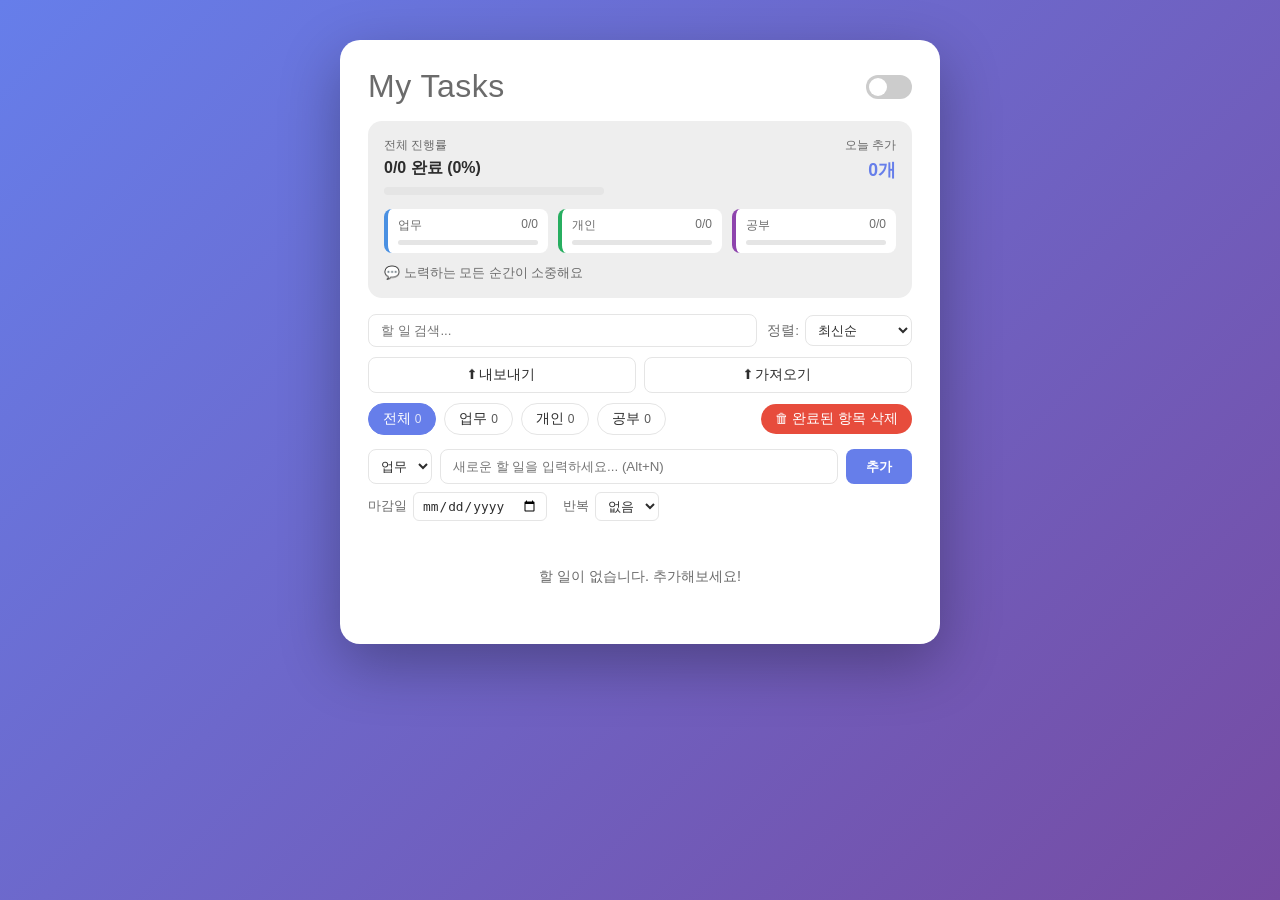
==== 02-todo-list/index.html @ 80e0e507 "Add to-do list assignment (pure HTML/CSS/JS, with due date + recurring task features)" ====
<!DOCTYPE html>
<html lang="ko">
<head>
<meta charset="UTF-8">
<meta name="viewport" content="width=device-width, initial-scale=1.0">
<title>My Tasks</title>
<link rel="stylesheet" href="style.css">
</head>
<body>
    <div class="app-card">
        <header class="app-header">
            <h1>My Tasks</h1>
            <label class="theme-toggle" title="다크/라이트 모드 전환 (Alt+D)">
                <input type="checkbox" id="themeToggle">
                <span class="toggle-slider"></span>
            </label>
        </header>

        <section class="dashboard">
            <div class="dashboard-top">
                <div class="overall-progress">
                    <span class="dashboard-label">전체 진행률</span>
                    <div class="progress-value" id="overallProgressText">0/0 완료 (0%)</div>
                    <div class="progress-track">
                        <div class="progress-fill" id="overallProgressFill"></div>
                    </div>
                </div>
                <div class="today-count">
                    <span class="dashboard-label">오늘 추가</span>
                    <div class="today-count-value" id="todayCount">0개</div>
                </div>
            </div>

            <div class="category-stats" id="categoryStats"></div>

            <div class="daily-quote" id="dailyQuote"></div>
        </section>

        <div class="toolbar">
            <div class="search-box">
                <input type="text" id="searchInput" placeholder="할 일 검색...">
            </div>
            <div class="sort-box">
                <label for="sortSelect">정렬:</label>
                <select id="sortSelect">
                    <option value="date-desc">최신순</option>
                    <option value="date-asc">오래된순</option>
                    <option value="category">카테고리순</option>
                    <option value="completed">완료 상태순</option>
                    <option value="dueDate">마감일순</option>
                </select>
            </div>
        </div>

        <div class="io-buttons">
            <button id="exportBtn" type="button">⬆ 내보내기</button>
            <button id="importBtn" type="button">⬆ 가져오기</button>
            <input type="file" id="importFile" accept=".json" hidden>
        </div>

        <div class="filter-row" id="filterRow">
            <button class="filter-btn active" data-filter="all">전체 <span class="filter-count" id="countAll">0</span></button>
            <button class="filter-btn" data-filter="work">업무 <span class="filter-count" id="countWork">0</span></button>
            <button class="filter-btn" data-filter="personal">개인 <span class="filter-count" id="countPersonal">0</span></button>
            <button class="filter-btn" data-filter="study">공부 <span class="filter-count" id="countStudy">0</span></button>
            <button class="clear-completed-btn" id="clearCompletedBtn" type="button">🗑 완료된 항목 삭제</button>
        </div>

        <div class="add-row">
            <select id="categorySelect">
                <option value="work">업무</option>
                <option value="personal">개인</option>
                <option value="study">공부</option>
            </select>
            <input type="text" id="taskInput" placeholder="새로운 할 일을 입력하세요... (Alt+N)" maxlength="100">
            <button id="addBtn" type="button">추가</button>
        </div>
        <div class="add-row-extra">
            <label>마감일 <input type="date" id="dueDateInput"></label>
            <label>반복
                <select id="repeatSelect">
                    <option value="none">없음</option>
                    <option value="daily">매일</option>
                    <option value="weekly">매주</option>
                </select>
            </label>
        </div>

        <ul class="task-list" id="taskList"></ul>

        <div class="empty-state" id="emptyState" hidden>할 일이 없습니다. 추가해보세요!</div>
    </div>

<script src="script.js"></script>
</body>
</html>
---- 02-todo-list/style.css ----
:root {
    --bg-gradient-start: #667eea;
    --bg-gradient-end: #764ba2;
    --card-bg: #ffffff;
    --text-main: #2d2d2d;
    --text-muted: #6b6b6b;
    --accent: #667eea;
    --border: #e5e5e5;
    --track-bg: #eeeeee;
    --danger: #e74c3c;

    --cat-work: #4A90E2;
    --cat-personal: #27AE60;
    --cat-study: #8E44AD;
}

* {
    box-sizing: border-box;
}

body {
    margin: 0;
    min-height: 100vh;
    display: flex;
    align-items: flex-start;
    justify-content: center;
    background: linear-gradient(135deg, var(--bg-gradient-start), var(--bg-gradient-end));
    font-family: "Segoe UI", Arial, sans-serif;
    padding: 40px 16px;
    transition: background 0.3s ease;
}

.app-card {
    background: var(--card-bg);
    color: var(--text-main);
    border-radius: 20px;
    box-shadow: 0 20px 60px rgba(0, 0, 0, 0.3);
    padding: 28px;
    width: 100%;
    max-width: 600px;
    transition: background 0.3s ease, color 0.3s ease;
}

body.dark {
    --card-bg: #2D2D2D;
    --text-main: #E0E0E0;
    --text-muted: #a8a8a8;
    --border: #3f3f3f;
    --track-bg: #1f1f1f;
    background: #1A1A1A;
}

.app-header {
    display: flex;
    align-items: center;
    justify-content: space-between;
    margin-bottom: 16px;
}

.app-header h1 {
    margin: 0;
    font-weight: 400;
    color: var(--text-muted);
    letter-spacing: 0.5px;
}

.theme-toggle {
    position: relative;
    display: inline-block;
    width: 46px;
    height: 24px;
    cursor: pointer;
}

.theme-toggle input {
    opacity: 0;
    width: 0;
    height: 0;
}

.toggle-slider {
    position: absolute;
    inset: 0;
    background: #ccc;
    border-radius: 24px;
    transition: background 0.3s ease;
}

.toggle-slider::before {
    content: "";
    position: absolute;
    height: 18px;
    width: 18px;
    left: 3px;
    top: 3px;
    background: white;
    border-radius: 50%;
    transition: transform 0.3s ease;
}

.theme-toggle input:checked + .toggle-slider {
    background: var(--accent);
}

.theme-toggle input:checked + .toggle-slider::before {
    transform: translateX(22px);
}

.dashboard {
    background: var(--track-bg);
    border-radius: 14px;
    padding: 16px;
    margin-bottom: 16px;
    transition: background 0.3s ease;
}

.dashboard-top {
    display: flex;
    justify-content: space-between;
    align-items: flex-start;
    gap: 12px;
}

.dashboard-label {
    font-size: 0.75rem;
    color: var(--text-muted);
    display: block;
    margin-bottom: 4px;
}

.progress-value {
    font-weight: 700;
    margin-bottom: 8px;
}

.progress-track {
    background: var(--border);
    border-radius: 6px;
    height: 8px;
    overflow: hidden;
    width: 220px;
    max-width: 50vw;
}

.progress-fill {
    height: 100%;
    background: var(--accent);
    border-radius: 6px;
    width: 0%;
    transition: width 0.4s ease;
}

.today-count {
    text-align: right;
}

.today-count-value {
    font-weight: 700;
    font-size: 1.1rem;
    color: var(--accent);
}

.category-stats {
    display: flex;
    gap: 10px;
    margin-top: 14px;
    flex-wrap: wrap;
}

.category-stat {
    flex: 1;
    min-width: 90px;
    background: var(--card-bg);
    border-left: 4px solid transparent;
    border-radius: 8px;
    padding: 8px 10px;
    transition: background 0.3s ease;
}

.category-stat.work { border-left-color: var(--cat-work); }
.category-stat.personal { border-left-color: var(--cat-personal); }
.category-stat.study { border-left-color: var(--cat-study); }

.category-stat-label {
    font-size: 0.75rem;
    color: var(--text-muted);
    display: flex;
    justify-content: space-between;
}

.category-stat .progress-track {
    width: 100%;
    height: 5px;
    margin-top: 6px;
}

.daily-quote {
    margin-top: 12px;
    font-size: 0.8rem;
    color: var(--text-muted);
}

.toolbar {
    display: flex;
    justify-content: space-between;
    align-items: center;
    gap: 10px;
    margin-bottom: 10px;
    flex-wrap: wrap;
}

.search-box {
    flex: 1;
    min-width: 140px;
}

.search-box input {
    width: 100%;
    padding: 8px 12px;
    border-radius: 8px;
    border: 1px solid var(--border);
    background: var(--card-bg);
    color: var(--text-main);
}

.sort-box {
    font-size: 0.85rem;
    color: var(--text-muted);
    display: flex;
    align-items: center;
    gap: 6px;
}

.sort-box select {
    padding: 6px 8px;
    border-radius: 8px;
    border: 1px solid var(--border);
    background: var(--card-bg);
    color: var(--text-main);
}

.io-buttons {
    display: flex;
    gap: 8px;
    margin-bottom: 10px;
}

.io-buttons button {
    flex: 1;
    padding: 8px;
    border-radius: 8px;
    border: 1px solid var(--border);
    background: var(--card-bg);
    color: var(--text-main);
    cursor: pointer;
    font-size: 0.85rem;
}

.io-buttons button:hover {
    background: var(--track-bg);
}

.filter-row {
    display: flex;
    gap: 8px;
    margin-bottom: 14px;
    flex-wrap: wrap;
    align-items: center;
}

.filter-btn {
    border: 1px solid var(--border);
    background: var(--card-bg);
    color: var(--text-main);
    border-radius: 20px;
    padding: 6px 14px;
    font-size: 0.85rem;
    cursor: pointer;
    transition: background 0.2s ease, color 0.2s ease;
}

.filter-btn.active {
    background: var(--accent);
    color: white;
    border-color: var(--accent);
}

.filter-count {
    font-size: 0.75rem;
    opacity: 0.8;
}

.clear-completed-btn {
    margin-left: auto;
    background: var(--danger);
    color: white;
    border: none;
    border-radius: 20px;
    padding: 6px 14px;
    font-size: 0.85rem;
    cursor: pointer;
}

.add-row {
    display: flex;
    gap: 8px;
    margin-bottom: 16px;
}

.add-row select {
    padding: 8px;
    border-radius: 8px;
    border: 1px solid var(--border);
    background: var(--card-bg);
    color: var(--text-main);
}

.add-row input {
    flex: 1;
    padding: 8px 12px;
    border-radius: 8px;
    border: 1px solid var(--border);
    background: var(--card-bg);
    color: var(--text-main);
}

.add-row button {
    background: var(--accent);
    color: white;
    border: none;
    border-radius: 8px;
    padding: 8px 20px;
    cursor: pointer;
    font-weight: 600;
}

.add-row-extra {
    display: flex;
    gap: 16px;
    margin: -8px 0 16px;
    font-size: 0.8rem;
    color: var(--text-muted);
    flex-wrap: wrap;
}

.add-row-extra label {
    display: flex;
    align-items: center;
    gap: 6px;
}

.add-row-extra input,
.add-row-extra select {
    padding: 5px 8px;
    border-radius: 6px;
    border: 1px solid var(--border);
    background: var(--card-bg);
    color: var(--text-main);
    font-size: 0.8rem;
}

.task-list {
    list-style: none;
    margin: 0;
    padding: 0;
    display: flex;
    flex-direction: column;
    gap: 8px;
}

.task-item {
    display: flex;
    align-items: center;
    gap: 10px;
    background: var(--track-bg);
    border-radius: 10px;
    padding: 10px 12px;
    border-left: 4px solid transparent;
    animation: fadeIn 0.25s ease;
    transition: background 0.3s ease;
}

.task-item.dragging {
    opacity: 0.4;
}

.task-item.work { border-left-color: var(--cat-work); }
.task-item.personal { border-left-color: var(--cat-personal); }
.task-item.study { border-left-color: var(--cat-study); }

.task-item .drag-handle {
    cursor: grab;
    color: var(--text-muted);
    user-select: none;
}

.task-item .task-text {
    flex: 1;
    cursor: text;
}

.task-item.completed .task-text {
    text-decoration: line-through;
    color: var(--text-muted);
}

.task-item .task-edit-input {
    flex: 1;
    padding: 4px 8px;
    border-radius: 6px;
    border: 1px solid var(--accent);
}

.task-item .task-edit-category {
    padding: 4px;
    border-radius: 6px;
}

.category-badge {
    font-size: 0.7rem;
    padding: 3px 8px;
    border-radius: 12px;
    color: white;
    white-space: nowrap;
}

.category-badge.work { background: var(--cat-work); }
.category-badge.personal { background: var(--cat-personal); }
.category-badge.study { background: var(--cat-study); }

.task-time {
    font-size: 0.7rem;
    color: var(--text-muted);
    white-space: nowrap;
}

.due-badge {
    font-size: 0.7rem;
    padding: 3px 8px;
    border-radius: 12px;
    background: var(--track-bg);
    color: var(--text-muted);
    white-space: nowrap;
}

.due-badge.overdue {
    background: var(--danger);
    color: white;
    font-weight: 600;
}

.repeat-badge {
    font-size: 0.75rem;
    white-space: nowrap;
}

.delete-btn {
    background: var(--danger);
    color: white;
    border: none;
    border-radius: 50%;
    width: 22px;
    height: 22px;
    line-height: 1;
    cursor: pointer;
    flex-shrink: 0;
}

.empty-state {
    text-align: center;
    color: var(--text-muted);
    padding: 30px 0;
    font-size: 0.9rem;
}

@keyframes fadeIn {
    from { opacity: 0; transform: translateY(-4px); }
    to { opacity: 1; transform: translateY(0); }
}

@keyframes fadeOut {
    from { opacity: 1; }
    to { opacity: 0; transform: translateY(-4px); }
}

.task-item.removing {
    animation: fadeOut 0.2s ease forwards;
}
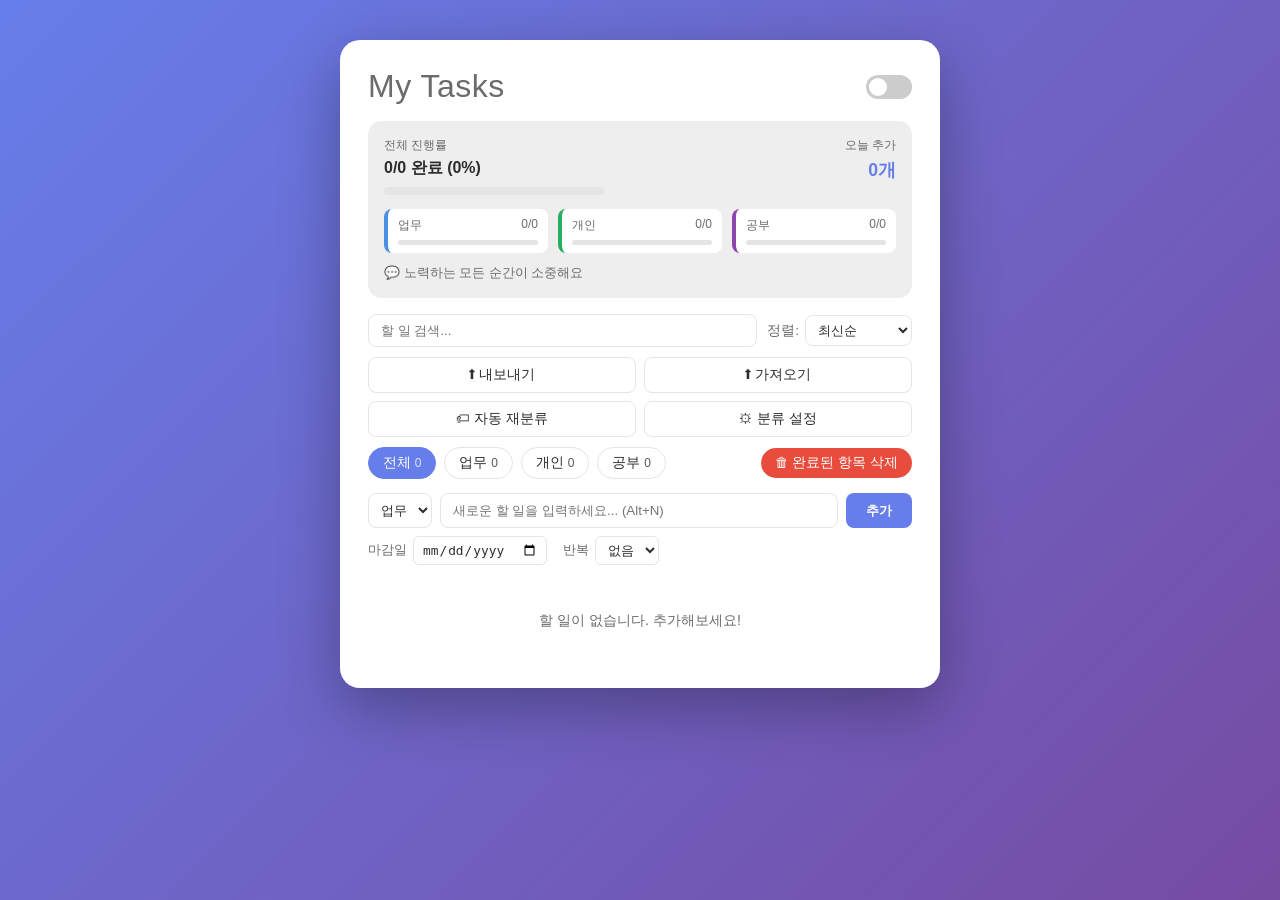
==== commit 5b590a11: "Add keyword-based auto categorization to to-do list - Suggest a category from task text using per-ca" ====
--- a/02-todo-list/index.html
+++ b/02-todo-list/index.html
@@ -56,6 +56,8 @@
             <button id="exportBtn" type="button">⬆ 내보내기</button>
             <button id="importBtn" type="button">⬆ 가져오기</button>
             <input type="file" id="importFile" accept=".json" hidden>
+            <button id="reclassifyBtn" type="button">🏷 자동 재분류</button>
+            <button id="categorySettingsBtn" type="button">⚙ 분류 설정</button>
         </div>
 
         <div class="filter-row" id="filterRow">
--- a/02-todo-list/style.css
+++ b/02-todo-list/style.css
@@ -241,12 +241,13 @@
 
 .io-buttons {
     display: flex;
+    flex-wrap: wrap;
     gap: 8px;
     margin-bottom: 10px;
 }
 
 .io-buttons button {
-    flex: 1;
+    flex: 1 1 calc(50% - 8px);
     padding: 8px;
     border-radius: 8px;
     border: 1px solid var(--border);
@@ -486,3 +487,109 @@
 .task-item.removing {
     animation: fadeOut 0.2s ease forwards;
 }
+
+/* ---------- Modal (category suggestion / settings) ---------- */
+
+.modal-backdrop {
+    position: fixed;
+    inset: 0;
+    background: rgba(0, 0, 0, 0.5);
+    display: flex;
+    align-items: center;
+    justify-content: center;
+    padding: 16px;
+    z-index: 1000;
+}
+
+.modal {
+    background: var(--card-bg);
+    color: var(--text-main);
+    border-radius: 14px;
+    width: 100%;
+    max-width: 440px;
+    max-height: 90vh;
+    overflow-y: auto;
+    box-shadow: 0 20px 60px rgba(0, 0, 0, 0.4);
+    padding: 20px 22px;
+    animation: fadeIn 0.2s ease;
+}
+
+.modal-header h2 {
+    margin: 0 0 12px;
+    font-size: 1.1rem;
+    font-weight: 600;
+}
+
+.modal-body p {
+    margin: 0 0 10px;
+    font-size: 0.92rem;
+    line-height: 1.5;
+}
+
+.modal-muted {
+    color: var(--text-muted);
+    font-size: 0.82rem;
+}
+
+.modal-list {
+    margin: 0 0 8px;
+    padding-left: 18px;
+    font-size: 0.85rem;
+    line-height: 1.6;
+}
+
+.modal-actions {
+    display: flex;
+    justify-content: flex-end;
+    gap: 8px;
+    margin-top: 16px;
+}
+
+.modal-actions button {
+    padding: 8px 18px;
+    border-radius: 8px;
+    border: 1px solid var(--border);
+    background: var(--card-bg);
+    color: var(--text-main);
+    cursor: pointer;
+    font-size: 0.88rem;
+}
+
+.modal-actions button.primary {
+    background: var(--accent);
+    border-color: var(--accent);
+    color: #fff;
+}
+
+.setting-row {
+    display: flex;
+    gap: 10px;
+    align-items: flex-start;
+    padding: 10px 0;
+    border-bottom: 1px solid var(--border);
+    font-size: 0.9rem;
+}
+
+.setting-row.column {
+    flex-direction: column;
+    gap: 6px;
+}
+
+.setting-row small {
+    color: var(--text-muted);
+}
+
+.setting-row input[type="range"] {
+    width: 100%;
+}
+
+.keyword-row {
+    display: flex;
+    gap: 8px;
+    align-items: baseline;
+    font-size: 0.82rem;
+}
+
+.keyword-list {
+    color: var(--text-muted);
+}
